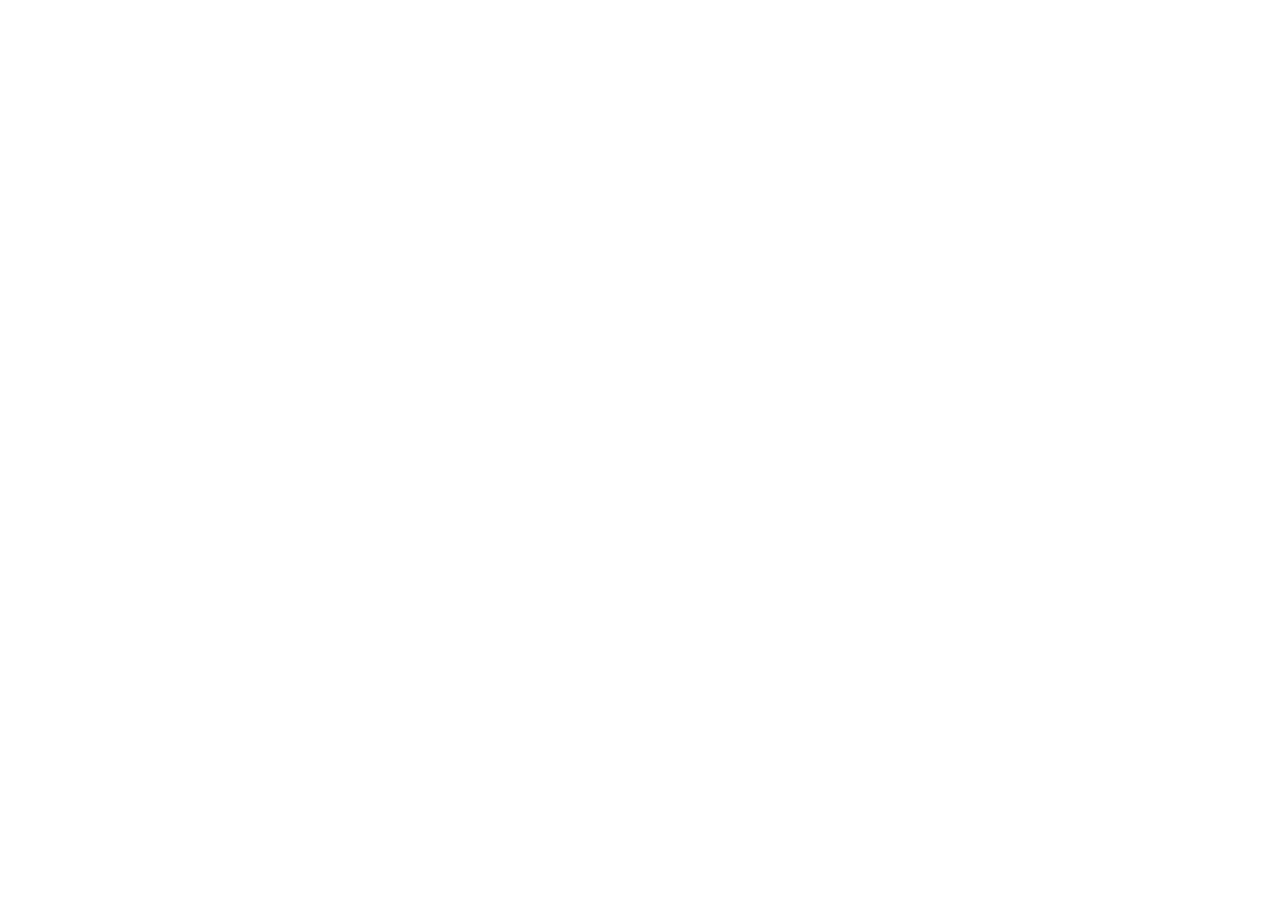
==== index.html @ fc14fed9 "Add files via upload" ====
<!DOCTYPE html>
<html lang="en">
<head>
    <meta charset="UTF-8">
    <meta name="viewport" content="width=device-width, initial-scale=1.0">
    <meta name="description" content="Document your founder journey, track wins and setbacks, and build your startup story one entry at a time">
    <meta name="keywords" content="founder journal, startup journal, founder diary,, startup tracking, startup tracking, founder log, build in public, startup progress tracker, founder productivity, startup documentation, private founder journal">
    <title>Founder’s Diary | Build & Log Your Startup Journey</title>

    <!-- OG -->
    <!-- Basic -->
        <meta property="og:title" content="Founder’s Diary | Build & Log Your Startup Journey">
        <meta property="og:description"
        content="Document your founder journey, track wins and setbacks, and build your startup story one entry at a time.">
        <meta property="og:type" content="website">
        <meta property="og:url" content="https://foundersdiary.eu.org">
        <meta property="og:site_name" content="Founder’s Diary">
    
    <!-- Image - use a 1200x630 image for best results -->
        <meta property="og:image" content="https://foundersdiary.eu.org/assets/images/favicon.png">
        <meta property="og:image:alt" content="Founder’s Diary app login screen showing 'Log your journey. Build your story.'">
    
    <!-- Twitter Card -->
        <meta name="twitter:card" content="summary_large_image">
        <meta name="twitter:title" content="Founder’s Diary | Build & Log Your Startup Journey">
        <meta name="twitter:description"
        content="Document your founder journey, track wins and setbacks, and build your startup story one entry at a time.">
        <meta name="twitter:image" content="https://foundersdiary.eu.org/assets/images/favicon.png">
    
    <!-- Theme -->
    <meta name="theme-color" content="#0A192F">
</head>
<body>
    
</body>
</html>
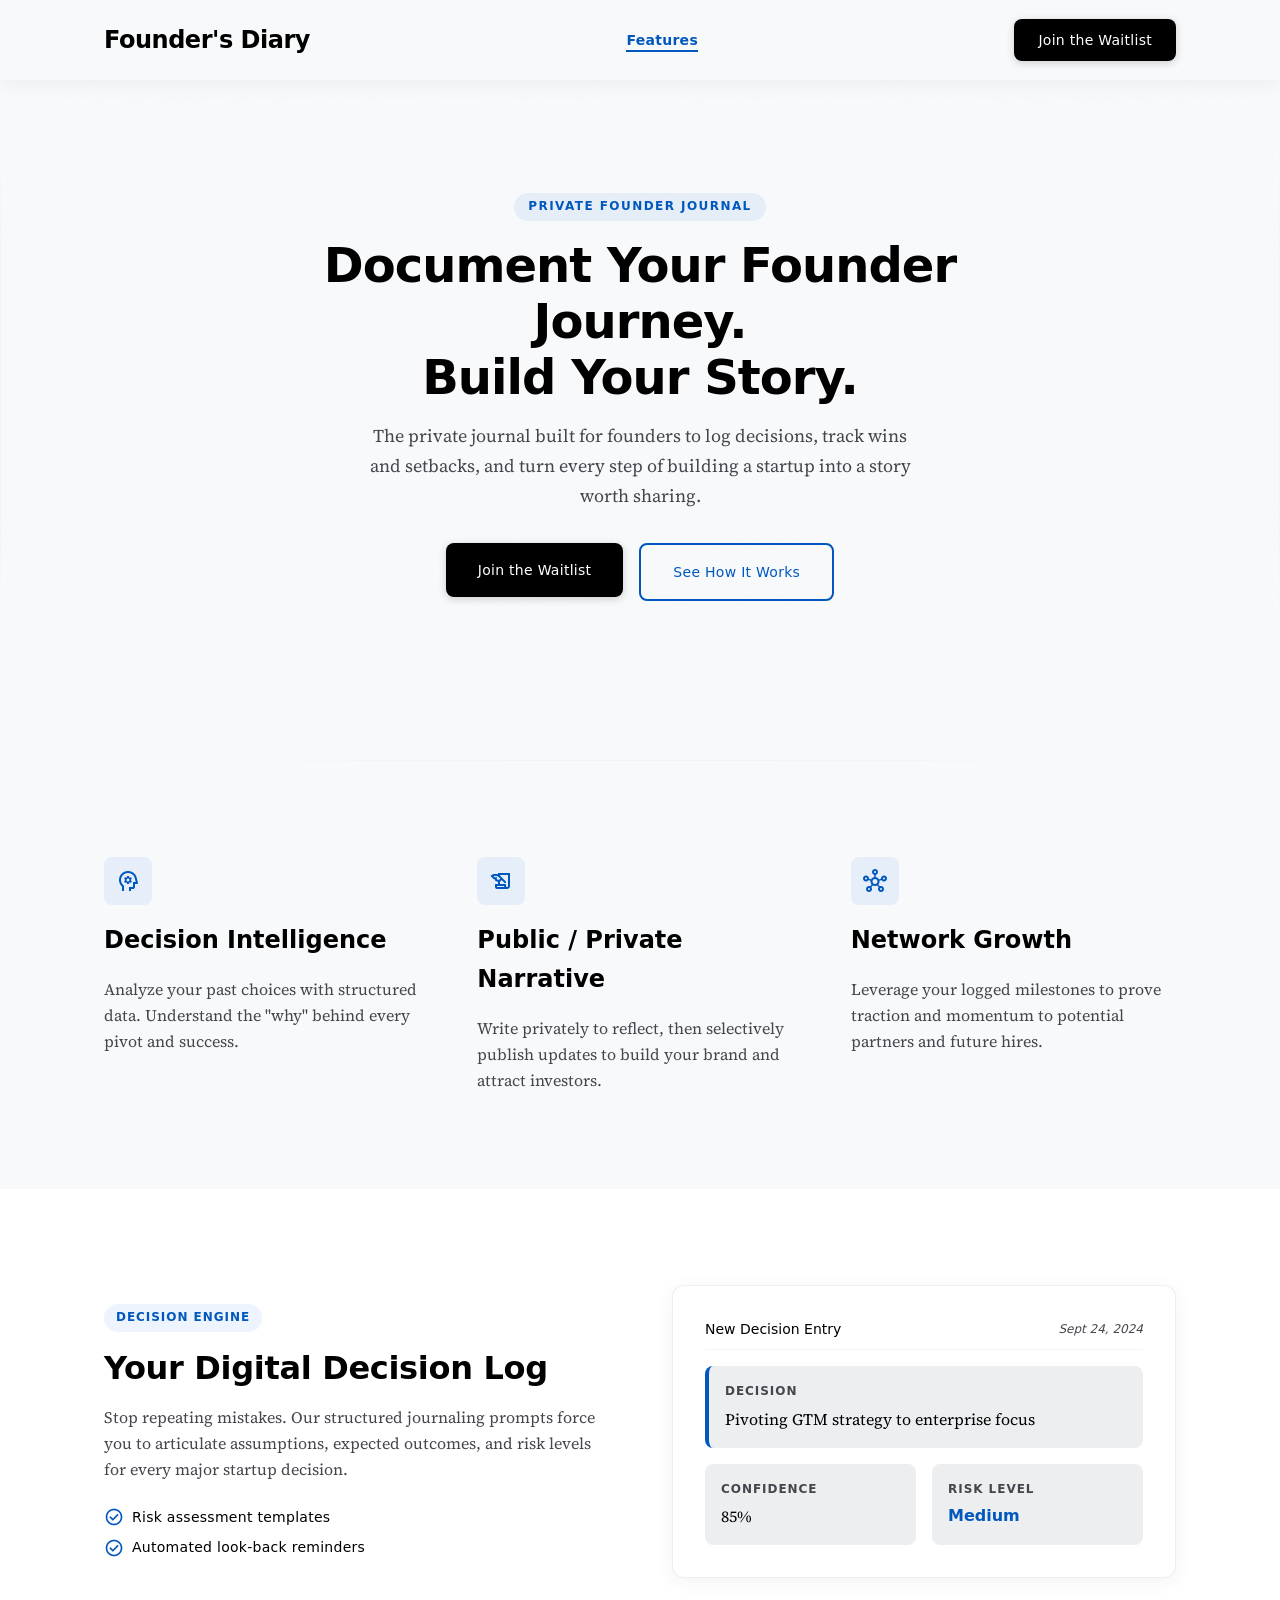
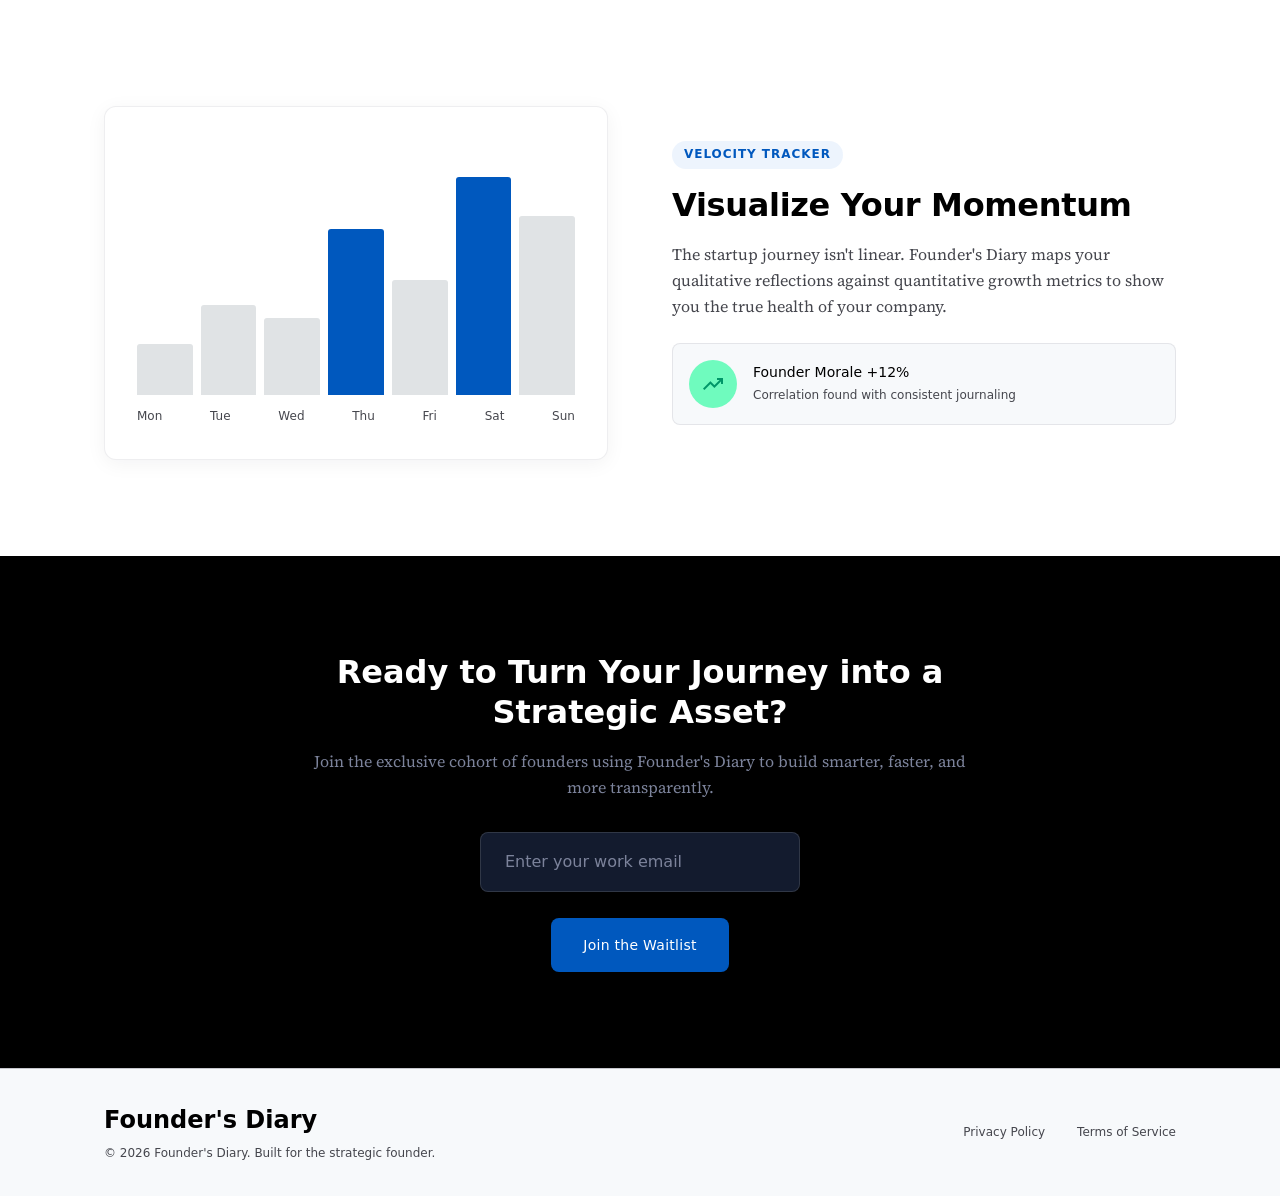
==== commit 730c8cf5: "Update index.html" ====
--- a/index.html
+++ b/index.html
@@ -1,36 +1,268 @@
 <!DOCTYPE html>
-<html lang="en">
+<html lang="en" class="light">
+
 <head>
-    <meta charset="UTF-8">
-    <meta name="viewport" content="width=device-width, initial-scale=1.0">
-    <meta name="description" content="Document your founder journey, track wins and setbacks, and build your startup story one entry at a time">
-    <meta name="keywords" content="founder journal, startup journal, founder diary,, startup tracking, startup tracking, founder log, build in public, startup progress tracker, founder productivity, startup documentation, private founder journal">
-    <title>Founder’s Diary | Build & Log Your Startup Journey</title>
-
-    <!-- OG -->
-    <!-- Basic -->
-        <meta property="og:title" content="Founder’s Diary | Build & Log Your Startup Journey">
-        <meta property="og:description"
-        content="Document your founder journey, track wins and setbacks, and build your startup story one entry at a time.">
-        <meta property="og:type" content="website">
-        <meta property="og:url" content="https://foundersdiary.eu.org">
-        <meta property="og:site_name" content="Founder’s Diary">
-    
-    <!-- Image - use a 1200x630 image for best results -->
-        <meta property="og:image" content="https://foundersdiary.eu.org/assets/images/favicon.png">
-        <meta property="og:image:alt" content="Founder’s Diary app login screen showing 'Log your journey. Build your story.'">
-    
+    <meta charset="utf-8" />
+    <meta name="viewport" content="width=device-width, initial-scale=1.0" />
+    <meta name="description"
+        content="Document your founder journey, track wins and setbacks, and build your startup story one entry at a time" />
+    <meta name="keywords"
+        content="founder journal, startup journal, founder diary, startup tracking, founder log, build in public, startup progress tracker, founder productivity, startup documentation, private founder journal" />
+    <title>Founder's Diary | Build &amp; Log Your Startup Journey</title>
+    <link rel="stylesheet" href="./assets/css/style.css">
+    <link rel="icon" type="image/png" sizes="32x32" href="./assets/images/favicon_32x32.png">
+    <link rel="icon" type="image/png" sizes="16x16" href="./assets/images/favicon_16x16.png">
+    <link rel="apple-touch-icon" sizes="180x180" href="./assets/images/apple-touch-icon.png">
+
+    <!-- Open Graph -->
+    <meta property="og:title" content="Founder's Diary | Build &amp; Log Your Startup Journey" />
+    <meta property="og:description"
+        content="Document your founder journey, track wins and setbacks, and build your startup story one entry at a time." />
+    <meta property="og:type" content="website" />
+    <meta property="og:url" content="https://foundersdiary.eu.org" />
+    <meta property="og:site_name" content="Founder's Diary" />
+    <meta property="og:image" content="https://foundersdiary.eu.org/assets/images/favicon.png" />
+    <meta property="og:image:alt" content="Founder's Diary app login screen" />
+
     <!-- Twitter Card -->
-        <meta name="twitter:card" content="summary_large_image">
-        <meta name="twitter:title" content="Founder’s Diary | Build & Log Your Startup Journey">
-        <meta name="twitter:description"
-        content="Document your founder journey, track wins and setbacks, and build your startup story one entry at a time.">
-        <meta name="twitter:image" content="https://foundersdiary.eu.org/assets/images/favicon.png">
-    
-    <!-- Theme -->
-    <meta name="theme-color" content="#0A192F">
+    <meta name="twitter:card" content="summary_large_image" />
+    <meta name="twitter:title" content="Founder's Diary | Build &amp; Log Your Startup Journey" />
+    <meta name="twitter:description"
+        content="Document your founder journey, track wins and setbacks, and build your startup story one entry at a time." />
+    <meta name="twitter:image" content="https://foundersdiary.eu.org/assets/images/favicon.png" />
+
+    <meta name="theme-color" content="#0A192F" />
+
+    <!-- Fonts — only font files, no framework -->
+    <link rel="preconnect" href="https://fonts.googleapis.com" />
+    <link rel="preconnect" href="https://fonts.gstatic.com" crossorigin />
+    <link
+        href="https://fonts.googleapis.com/css2?family=Source+Serif+4:ital,opsz,wght@0,8..60,200..900;1,8..60,200..900&display=swap"
+        rel="stylesheet" />
+    <link href="https://cdn.jsdelivr.net/npm/geist@1.3.0/dist/fonts/geist-sans/style.css" rel="stylesheet" />
+    <!-- Material Symbols — icon font only, not a UI library -->
+    <link href="https://fonts.googleapis.com/css2?family=Material+Symbols+Outlined:wght,FILL@100..700,0..1&display=swap"
+        rel="stylesheet" />
+
+    <!-- Site stylesheet -->
+    <link rel="stylesheet" href="./assets/css/style.css" />
 </head>
+
 <body>
-    
+
+    <!-- ── Navigation ──────────────────────────────────────────── -->
+    <nav class="nav" role="banner">
+        <div class="container nav__inner">
+            <a href="/" class="nav__logo" aria-label="Founder's Diary home">Founder's Diary</a>
+
+            <ul class="nav__links" role="list">
+                <li><a href="#features" class="nav__link nav__link--active">Features</a></li>
+            </ul>
+
+            <a href="#join-waitlist">
+                <button class="btn btn--primary" type="button">Join the Waitlist</button>
+            </a>
+        </div>
+    </nav>
+
+
+    <!-- ── Hero ────────────────────────────────────────────────── -->
+    <header class="hero" role="main">
+        <div class="hero__bg" aria-hidden="true">
+            <img src="https://lh3.googleusercontent.com/aida-public/[base64]"
+                alt="" />
+        </div>
+
+        <div class="hero__content">
+            <span class="hero__eyebrow">Private founder journal</span>
+            <h1 class="hero__headline">Document Your Founder Journey.<br>Build Your Story.</h1>
+            <p class="hero__sub">
+                The private journal built for founders to log decisions, track wins and setbacks, and turn every step of
+                building a startup into a story worth sharing.
+            </p>
+            <div class="hero__cta">
+                <a href="#join-waitlist">
+                    <button class="btn btn--primary btn--lg" type="button">Join the Waitlist</button>
+                </a>
+                <a href="#features">
+                    <button class="btn btn--ghost btn--lg" type="button">See How It Works</button>
+                </a>
+            </div>
+        </div>
+    </header>
+
+
+    <!-- ── Value propositions ────────────────────────────────────── -->
+    <section class="value" aria-labelledby="value-heading">
+        <div class="container">
+            <div class="value__grid">
+
+                <article class="value__card">
+                    <div class="value__icon-wrap" aria-hidden="true">
+                        <span class="icon icon--blue">psychology</span>
+                    </div>
+                    <h3 class="value__title">Decision Intelligence</h3>
+                    <p class="value__body">
+                        Analyze your past choices with structured data. Understand the "why" behind every pivot and
+                        success.
+                    </p>
+                </article>
+
+                <article class="value__card">
+                    <div class="value__icon-wrap" aria-hidden="true">
+                        <span class="icon icon--blue">history_edu</span>
+                    </div>
+                    <h3 class="value__title">Public / Private Narrative</h3>
+                    <p class="value__body">
+                        Write privately to reflect, then selectively publish updates to build your brand and attract
+                        investors.
+                    </p>
+                </article>
+
+                <article class="value__card">
+                    <div class="value__icon-wrap" aria-hidden="true">
+                        <span class="icon icon--blue">hub</span>
+                    </div>
+                    <h3 class="value__title">Network Growth</h3>
+                    <p class="value__body">
+                        Leverage your logged milestones to prove traction and momentum to potential partners and future
+                        hires.
+                    </p>
+                </article>
+
+            </div>
+        </div>
+    </section>
+
+
+    <!-- ── Features ─────────────────────────────────────────────── -->
+    <section class="features" id="features" aria-labelledby="features-heading">
+        <div class="container">
+            <div class="features__stack">
+
+                <!-- Feature 1: Decision Log -->
+                <div class="feature-row">
+                    <div class="feature-row__text">
+                        <span class="feature-tag">Decision Engine</span>
+                        <h2 class="feature-title">Your Digital Decision Log</h2>
+                        <p class="feature-desc">
+                            Stop repeating mistakes. Our structured journaling prompts force you to articulate
+                            assumptions, expected outcomes, and risk levels for every major startup decision.
+                        </p>
+                        <ul class="feature-list" role="list">
+                            <li class="feature-list__item">
+                                <span class="icon icon--sm icon--blue" aria-hidden="true">check_circle</span>
+                                Risk assessment templates
+                            </li>
+                            <li class="feature-list__item">
+                                <span class="icon icon--sm icon--blue" aria-hidden="true">check_circle</span>
+                                Automated look-back reminders
+                            </li>
+                        </ul>
+                    </div>
+
+                    <div class="mock-card" aria-hidden="true">
+                        <div class="mock-card__header">
+                            <span class="mock-card__title">New Decision Entry</span>
+                            <span class="mock-card__date">Sept 24, 2024</span>
+                        </div>
+                        <div class="mock-card__body">
+                            <div class="mock-decision">
+                                <p class="mock-decision__label">Decision</p>
+                                <p class="mock-decision__text">Pivoting GTM strategy to enterprise focus</p>
+                            </div>
+                            <div class="mock-meta">
+                                <div class="mock-meta__cell">
+                                    <p class="mock-meta__label">Confidence</p>
+                                    <p class="mock-meta__value">85%</p>
+                                </div>
+                                <div class="mock-meta__cell">
+                                    <p class="mock-meta__label">Risk Level</p>
+                                    <p class="mock-meta__value mock-meta__value--accent">Medium</p>
+                                </div>
+                            </div>
+                        </div>
+                    </div>
+                </div>
+
+                <!-- Feature 2: Momentum tracker -->
+                <div class="feature-row feature-row--reverse">
+                    <div class="feature-row__text">
+                        <span class="feature-tag">Velocity Tracker</span>
+                        <h2 class="feature-title">Visualize Your Momentum</h2>
+                        <p class="feature-desc">
+                            The startup journey isn't linear. Founder's Diary maps your qualitative reflections against
+                            quantitative growth metrics to show you the true health of your company.
+                        </p>
+                        <div class="feature-stat">
+                            <div class="feature-stat__icon" aria-hidden="true">
+                                <span class="icon icon--green">trending_up</span>
+                            </div>
+                            <div>
+                                <p class="feature-stat__title">Founder Morale +12%</p>
+                                <p class="feature-stat__sub">Correlation found with consistent journaling</p>
+                            </div>
+                        </div>
+                    </div>
+
+                    <div class="mock-chart" aria-hidden="true">
+                        <div class="mock-chart__bars">
+                            <div class="mock-chart__bar" style="height: 20%"></div>
+                            <div class="mock-chart__bar" style="height: 35%"></div>
+                            <div class="mock-chart__bar" style="height: 30%"></div>
+                            <div class="mock-chart__bar mock-chart__bar--active" style="height: 65%"></div>
+                            <div class="mock-chart__bar" style="height: 45%"></div>
+                            <div class="mock-chart__bar mock-chart__bar--active" style="height: 85%"></div>
+                            <div class="mock-chart__bar" style="height: 70%"></div>
+                        </div>
+                        <div class="mock-chart__labels" aria-label="Days of the week">
+                            <span>Mon</span><span>Tue</span><span>Wed</span>
+                            <span>Thu</span><span>Fri</span><span>Sat</span><span>Sun</span>
+                        </div>
+                    </div>
+                </div>
+
+            </div>
+        </div>
+    </section>
+
+
+    <!-- ── Final CTA ─────────────────────────────────────────────── -->
+    <section class="cta-section" id="join-waitlist">
+        <div class="container--narrow">
+            <h2 class="cta-section__headline">Ready to Turn Your Journey into a Strategic Asset?</h2>
+            <p class="cta-section__sub">
+                Join the exclusive cohort of founders using Founder's Diary to build smarter, faster, and more
+                transparently.
+            </p>
+            <div class="cta-section__form" role="form" aria-label="Waitlist signup">
+                <form action="" method="post">
+                    <input class="cta-section__input" type="email" placeholder="Enter your work email" aria-label="Work email address"
+                        autocomplete="email" required/>
+                        <br><br>
+                    <button class="btn btn--secondary btn--lg" type="submit">Join the Waitlist</button>
+                </form>
+            </div>
+        </div>
+    </section>
+
+
+    <!-- ── Footer ───────────────────────────────────────────────── -->
+    <footer class="footer">
+        <div class="container">
+            <div class="footer__inner">
+                <div class="footer__brand">
+                    <span class="footer__logo">Founder's Diary</span>
+                    <p class="footer__copy">© 2026 Founder's Diary. Built for the strategic founder.</p>
+                </div>
+                <nav class="footer__links" aria-label="Footer navigation">
+                    <a href="./privacy-policy/" class="footer__link">Privacy Policy</a>
+                    <a href="./terms-of-service/" class="footer__link">Terms of Service</a>
+                </nav>
+            </div>
+        </div>
+    </footer>
+
 </body>
-</html>+
+</html>
--- a/assets/css/style.css
+++ b/assets/css/style.css
@@ -0,0 +1,1053 @@
+/* ============================================================
+   FOUNDER'S DIARY — Custom CSS
+   Design language: Corporate-Modern × Minimalist Editorial
+   Typefaces: Geist (UI/headlines) · Source Serif 4 (body/journal)
+   ============================================================ */
+
+/* ── 1. Tokens ─────────────────────────────────────────────── */
+:root {
+  /* Surface */
+  --surface:                #f7f9fb;
+  --surface-dim:            #d8dadc;
+  --surface-bright:         #f7f9fb;
+  --surface-container-low:  #f2f4f6;
+  --surface-container:      #eceef0;
+  --surface-container-high: #e6e8ea;
+  --surface-container-highest: #e0e3e5;
+  --surface-container-lowest:  #ffffff;
+
+  /* On-surface */
+  --on-surface:         #191c1e;
+  --on-surface-variant: #45464d;
+  --inverse-surface:    #2d3133;
+  --inverse-on-surface: #eff1f3;
+
+  /* Outline */
+  --outline:         #76777d;
+  --outline-variant: #c6c6cd;
+
+  /* Primary — deep navy/black */
+  --primary:              #000000;
+  --on-primary:           #ffffff;
+  --primary-container:    #131b2e;
+  --on-primary-container: #7c839b;
+  --primary-fixed:        #dae2fd;
+  --primary-fixed-dim:    #bec6e0;
+  --inverse-primary:      #bec6e0;
+
+  /* Secondary — electric blue */
+  --secondary:              #0058be;
+  --on-secondary:           #ffffff;
+  --secondary-container:    #2170e4;
+  --on-secondary-container: #fefcff;
+  --secondary-fixed:        #d8e2ff;
+  --secondary-fixed-dim:    #adc6ff;
+
+  /* Tertiary — success green */
+  --tertiary:           #000000;
+  --on-tertiary:        #ffffff;
+  --tertiary-container: #002113;
+  --on-tertiary-container: #009668;
+  --tertiary-fixed:     #6ffbbe;
+  --tertiary-fixed-dim: #4edea3;
+
+  /* Error */
+  --error:           #ba1a1a;
+  --on-error:        #ffffff;
+  --error-container: #ffdad6;
+
+  /* Background */
+  --background:    #f7f9fb;
+  --on-background: #191c1e;
+
+  /* ── Typography scale ──────────────────────────────────── */
+  --font-headline: 'Geist Sans', 'Geist', system-ui, sans-serif;
+  --font-body:     'Source Serif 4', Georgia, serif;
+
+  --text-headline-xl:    clamp(2rem, 4vw + 1rem, 3rem);
+  --lh-headline-xl:      1.167;
+  --ls-headline-xl:      -0.02em;
+  --fw-headline-xl:      700;
+
+  --text-headline-lg:    clamp(1.5rem, 2.5vw + 0.5rem, 2rem);
+  --lh-headline-lg:      1.25;
+  --ls-headline-lg:      -0.01em;
+  --fw-headline-lg:      600;
+
+  --text-headline-md:    1.5rem;     /* 24 px */
+  --lh-headline-md:      1.333;
+  --fw-headline-md:      600;
+
+  --text-body-lg:   1.125rem;        /* 18 px */
+  --lh-body-lg:     1.667;
+
+  --text-body-md:   1rem;            /* 16 px */
+  --lh-body-md:     1.625;
+
+  --text-label-md:  0.875rem;        /* 14 px */
+  --lh-label-md:    1.429;
+  --ls-label-md:    0.02em;
+  --fw-label-md:    500;
+
+  --text-label-sm:  0.75rem;         /* 12 px */
+  --lh-label-sm:    1.333;
+  --fw-label-sm:    600;
+
+  /* ── Spacing (8-px grid) ───────────────────────────────── */
+  --sp-unit:   8px;
+  --sp-sm:     8px;
+  --sp-md:     16px;
+  --sp-lg:     32px;
+  --sp-xl:     48px;
+  --sp-2xl:    64px;
+  --sp-3xl:    96px;
+
+  --gutter:        24px;
+  --margin-desk:   64px;
+  --margin-mob:    20px;
+  --container-max: 1200px;
+  --reading-max:   720px;
+
+  /* ── Shape ─────────────────────────────────────────────── */
+  --radius-sm:   2px;
+  --radius:      4px;
+  --radius-md:   6px;
+  --radius-lg:   8px;
+  --radius-xl:   12px;
+  --radius-full: 9999px;
+
+  /* ── Shadow ─────────────────────────────────────────────── */
+  --shadow-card:  0 4px 20px rgba(15, 23, 42, 0.05);
+  --shadow-modal: 0 12px 48px rgba(15, 23, 42, 0.12);
+}
+
+/* ── 2. Reset & Base ────────────────────────────────────────── */
+*, *::before, *::after {
+  box-sizing: border-box;
+  margin: 0;
+  padding: 0;
+}
+
+html {
+  scroll-behavior: smooth;
+  -webkit-text-size-adjust: 100%;
+}
+
+body {
+  background-color: var(--surface);
+  color: var(--on-surface);
+  font-family: var(--font-headline);
+  font-size: var(--text-body-md);
+  line-height: var(--lh-body-md);
+  -webkit-font-smoothing: antialiased;
+  -moz-osx-font-smoothing: grayscale;
+}
+
+img, video {
+  display: block;
+  max-width: 100%;
+}
+
+a {
+  color: inherit;
+  text-decoration: none;
+}
+
+ul, ol {
+  list-style: none;
+}
+
+button, input {
+  font: inherit;
+  border: none;
+  background: none;
+  cursor: pointer;
+}
+
+::selection {
+  background: rgba(0, 88, 190, 0.15);
+}
+
+/* ── 3. Layout helpers ──────────────────────────────────────── */
+.container {
+  width: 100%;
+  max-width: var(--container-max);
+  margin-inline: auto;
+  padding-inline: var(--margin-desk);
+}
+
+.container--narrow {
+  max-width: var(--reading-max);
+  margin-inline: auto;
+  padding-inline: var(--margin-mob);
+}
+
+/* ── 4. Material Symbols (icon font) ───────────────────────── */
+.icon {
+  font-family: 'Material Symbols Outlined';
+  font-weight: 400;
+  font-style: normal;
+  font-size: 24px;
+  line-height: 1;
+  letter-spacing: normal;
+  text-transform: none;
+  display: inline-block;
+  white-space: nowrap;
+  direction: ltr;
+  -webkit-font-smoothing: antialiased;
+  font-variation-settings: 'FILL' 0, 'wght' 400, 'GRAD' 0, 'opsz' 24;
+  vertical-align: middle;
+  user-select: none;
+}
+
+.icon--sm  { font-size: 20px; }
+.icon--md  { font-size: 24px; }
+.icon--blue { color: var(--secondary); }
+.icon--green { color: var(--on-tertiary-container); }
+
+/* ── 5. Navigation ──────────────────────────────────────────── */
+.nav {
+  position: fixed;
+  top: 0;
+  left: 0;
+  right: 0;
+  z-index: 100;
+  height: 80px;
+  background: rgba(247, 249, 251, 0.82);
+  backdrop-filter: blur(14px);
+  -webkit-backdrop-filter: blur(14px);
+  box-shadow: var(--shadow-card);
+}
+
+.nav__inner {
+  height: 100%;
+  display: flex;
+  align-items: center;
+  justify-content: space-between;
+}
+
+.nav__logo {
+  font-family: var(--font-headline);
+  font-size: var(--text-headline-md);
+  font-weight: var(--fw-headline-md);
+  letter-spacing: -0.02em;
+  color: var(--primary);
+}
+
+.nav__links {
+  display: flex;
+  align-items: center;
+  gap: var(--sp-lg);
+}
+
+.nav__link {
+  font-size: var(--text-label-md);
+  font-weight: var(--fw-label-md);
+  letter-spacing: var(--ls-label-md);
+  color: var(--on-surface-variant);
+  transition: color 0.18s ease, transform 0.18s ease;
+}
+
+.nav__link:hover {
+  color: var(--primary);
+  transform: translateY(-2px);
+}
+
+.nav__link--active {
+  color: var(--secondary);
+  border-bottom: 2px solid var(--secondary);
+  font-weight: 700;
+  padding-bottom: 2px;
+}
+
+.nav__link--active:hover {
+  color: var(--secondary);
+}
+
+/* ── 6. Buttons ─────────────────────────────────────────────── */
+.btn {
+  display: inline-flex;
+  align-items: center;
+  justify-content: center;
+  gap: 8px;
+  font-family: var(--font-headline);
+  font-size: var(--text-label-md);
+  font-weight: var(--fw-label-md);
+  letter-spacing: var(--ls-label-md);
+  border-radius: var(--radius-lg);
+  padding: 10px 24px;
+  transition: transform 0.18s ease, box-shadow 0.18s ease, background 0.18s ease;
+  white-space: nowrap;
+}
+
+.btn:hover  { transform: translateY(-2px); }
+.btn:active { transform: scale(0.97); }
+
+/* Primary — dark fill */
+.btn--primary {
+  background: var(--primary);
+  color: var(--on-primary);
+  box-shadow: 0 2px 8px rgba(0,0,0,0.18);
+}
+.btn--primary:hover {
+  box-shadow: 0 6px 20px rgba(0,0,0,0.22);
+}
+
+/* Secondary — electric blue fill */
+.btn--secondary {
+  background: var(--secondary);
+  color: var(--on-secondary);
+}
+
+/* Ghost — blue outline */
+.btn--ghost {
+  background: transparent;
+  color: var(--secondary);
+  border: 2px solid var(--secondary);
+}
+.btn--ghost:hover {
+  background: rgba(0, 88, 190, 0.04);
+}
+
+/* Size variants */
+.btn--lg {
+  padding: 16px 32px;
+  font-size: var(--text-label-md);
+}
+
+.btn--sm {
+  padding: 8px 16px;
+}
+
+/* ── 7. Hero ────────────────────────────────────────────────── */
+.hero {
+  position: relative;
+  padding-top: 192px;
+  padding-bottom: 160px;
+  overflow: hidden;
+  text-align: center;
+}
+
+.hero__bg {
+  position: absolute;
+  inset: 0;
+  z-index: 0;
+  opacity: 0.38;
+}
+
+.hero__bg img {
+  width: 100%;
+  height: 100%;
+  object-fit: cover;
+}
+
+/* Subtle vignette to blend background */
+.hero__bg::after {
+  content: '';
+  position: absolute;
+  inset: 0;
+  background: radial-gradient(ellipse at center, transparent 30%, var(--surface) 85%);
+}
+
+.hero__content {
+  position: relative;
+  z-index: 1;
+  max-width: var(--reading-max);
+  margin-inline: auto;
+  padding-inline: var(--margin-mob);
+}
+
+/* Eyebrow label above headline */
+.hero__eyebrow {
+  display: inline-block;
+  font-size: var(--text-label-sm);
+  font-weight: var(--fw-label-sm);
+  letter-spacing: 0.12em;
+  text-transform: uppercase;
+  color: var(--secondary);
+  background: rgba(0, 88, 190, 0.07);
+  padding: 4px 14px;
+  border-radius: var(--radius-full);
+  margin-bottom: var(--sp-md);
+}
+
+.hero__headline {
+  font-family: var(--font-headline);
+  font-size: var(--text-headline-xl);
+  font-weight: var(--fw-headline-xl);
+  line-height: var(--lh-headline-xl);
+  letter-spacing: var(--ls-headline-xl);
+  color: var(--primary);
+  margin-bottom: var(--sp-md);
+}
+
+.hero__sub {
+  font-family: var(--font-body);
+  font-size: var(--text-body-lg);
+  line-height: var(--lh-body-lg);
+  color: var(--on-surface-variant);
+  margin-bottom: var(--sp-lg);
+  max-width: 560px;
+  margin-inline: auto;
+  margin-bottom: var(--sp-lg);
+}
+
+.hero__cta {
+  display: flex;
+  gap: var(--sp-md);
+  justify-content: center;
+  flex-wrap: wrap;
+}
+
+/* ── 8. Social proof strip ──────────────────────────────────── */
+.proof {
+  padding-block: 48px;
+  background: var(--surface-container-low);
+}
+
+.proof__label {
+  text-align: center;
+  font-size: var(--text-label-sm);
+  font-weight: var(--fw-label-sm);
+  letter-spacing: 0.12em;
+  text-transform: uppercase;
+  color: var(--on-surface-variant);
+  margin-bottom: var(--sp-md);
+}
+
+.proof__logos {
+  display: flex;
+  flex-wrap: wrap;
+  justify-content: center;
+  align-items: center;
+  gap: 48px;
+  opacity: 0.45;
+  filter: grayscale(1);
+}
+
+.proof__logo {
+  font-family: var(--font-headline);
+  font-size: var(--text-headline-md);
+  font-weight: 700;
+  letter-spacing: -0.04em;
+  color: var(--on-surface);
+}
+
+/* ── 9. Value props (3-up grid) ─────────────────────────────── */
+.value {
+  padding-block: var(--sp-3xl);
+  background: var(--surface);
+}
+
+.value__grid {
+  display: grid;
+  grid-template-columns: repeat(3, 1fr);
+  gap: 48px;
+}
+
+.value__card {
+  display: flex;
+  flex-direction: column;
+  gap: var(--sp-md);
+  transition: transform 0.25s ease;
+}
+
+.value__card:hover { transform: translateY(-4px); }
+
+.value__icon-wrap {
+  width: 48px;
+  height: 48px;
+  border-radius: var(--radius-lg);
+  background: rgba(33, 112, 228, 0.08);
+  display: flex;
+  align-items: center;
+  justify-content: center;
+  flex-shrink: 0;
+}
+
+.value__title {
+  font-size: var(--text-headline-md);
+  font-weight: var(--fw-headline-md);
+  color: var(--primary);
+}
+
+.value__body {
+  font-family: var(--font-body);
+  font-size: var(--text-body-md);
+  line-height: var(--lh-body-md);
+  color: var(--on-surface-variant);
+}
+
+/* ── 10. Features (alternating rows) ───────────────────────── */
+.features {
+  padding-block: var(--sp-3xl);
+  background: var(--surface-container-lowest);
+}
+
+.features__stack {
+  display: flex;
+  flex-direction: column;
+  gap: 128px;
+}
+
+.feature-row {
+  display: grid;
+  grid-template-columns: 1fr 1fr;
+  align-items: center;
+  gap: 64px;
+}
+
+.feature-row--reverse { direction: rtl; }
+.feature-row--reverse > * { direction: ltr; }
+
+/* Text side */
+.feature-row__text {
+  display: flex;
+  flex-direction: column;
+  gap: var(--sp-md);
+}
+
+.feature-tag {
+  display: inline-block;
+  font-size: var(--text-label-sm);
+  font-weight: var(--fw-label-sm);
+  letter-spacing: 0.08em;
+  text-transform: uppercase;
+  color: var(--secondary);
+  background: rgba(33, 112, 228, 0.08);
+  padding: 4px 12px;
+  border-radius: var(--radius-full);
+  width: fit-content;
+}
+
+.feature-title {
+  font-size: var(--text-headline-lg);
+  font-weight: var(--fw-headline-lg);
+  line-height: var(--lh-headline-lg);
+  letter-spacing: var(--ls-headline-lg);
+  color: var(--primary);
+}
+
+.feature-desc {
+  font-family: var(--font-body);
+  font-size: var(--text-body-md);
+  line-height: var(--lh-body-md);
+  color: var(--on-surface-variant);
+}
+
+.feature-list {
+  display: flex;
+  flex-direction: column;
+  gap: var(--sp-sm);
+  margin-top: var(--sp-sm);
+}
+
+.feature-list__item {
+  display: flex;
+  align-items: center;
+  gap: 8px;
+  font-size: var(--text-label-md);
+  font-weight: var(--fw-label-md);
+  letter-spacing: var(--ls-label-md);
+  color: var(--primary);
+}
+
+/* Stat callout */
+.feature-stat {
+  display: flex;
+  align-items: center;
+  gap: 16px;
+  padding: 16px;
+  border: 1px solid rgba(198, 198, 205, 0.4);
+  border-radius: var(--radius-lg);
+  background: var(--surface);
+  margin-top: var(--sp-sm);
+}
+
+.feature-stat__icon {
+  width: 48px;
+  height: 48px;
+  border-radius: var(--radius-full);
+  background: var(--tertiary-fixed);
+  display: flex;
+  align-items: center;
+  justify-content: center;
+  flex-shrink: 0;
+}
+
+.feature-stat__title {
+  font-size: var(--text-label-md);
+  font-weight: var(--fw-label-md);
+  color: var(--primary);
+}
+
+.feature-stat__sub {
+  font-size: var(--text-label-sm);
+  color: var(--on-surface-variant);
+  margin-top: 2px;
+}
+
+/* Card side — mock UI */
+.mock-card {
+  background: var(--surface-container-lowest);
+  border-radius: var(--radius-xl);
+  box-shadow: var(--shadow-card);
+  border: 1px solid rgba(198, 198, 205, 0.3);
+  padding: var(--sp-lg);
+}
+
+.mock-card__header {
+  display: flex;
+  justify-content: space-between;
+  align-items: center;
+  padding-bottom: var(--sp-sm);
+  border-bottom: 1px solid rgba(198, 198, 205, 0.2);
+  margin-bottom: var(--sp-md);
+}
+
+.mock-card__title {
+  font-size: var(--text-label-md);
+  font-weight: var(--fw-label-md);
+  color: var(--primary);
+}
+
+.mock-card__date {
+  font-size: var(--text-label-sm);
+  color: var(--on-surface-variant);
+  font-style: italic;
+}
+
+.mock-card__body {
+  display: flex;
+  flex-direction: column;
+  gap: var(--sp-md);
+}
+
+.mock-decision {
+  padding: 16px;
+  background: var(--surface-container);
+  border-radius: var(--radius-lg);
+  border-left: 4px solid var(--secondary);
+}
+
+.mock-decision__label {
+  font-size: var(--text-label-sm);
+  font-weight: var(--fw-label-sm);
+  letter-spacing: 0.08em;
+  text-transform: uppercase;
+  color: var(--on-surface-variant);
+  margin-bottom: 4px;
+}
+
+.mock-decision__text {
+  font-family: var(--font-body);
+  font-size: var(--text-body-md);
+  color: var(--primary);
+}
+
+.mock-meta {
+  display: grid;
+  grid-template-columns: 1fr 1fr;
+  gap: var(--sp-md);
+}
+
+.mock-meta__cell {
+  padding: 16px;
+  background: var(--surface-container);
+  border-radius: var(--radius-lg);
+}
+
+.mock-meta__label {
+  font-size: var(--text-label-sm);
+  font-weight: var(--fw-label-sm);
+  letter-spacing: 0.08em;
+  text-transform: uppercase;
+  color: var(--on-surface-variant);
+  margin-bottom: 4px;
+}
+
+.mock-meta__value {
+  font-family: var(--font-body);
+  font-size: var(--text-body-md);
+  color: var(--primary);
+}
+
+.mock-meta__value--accent {
+  color: var(--secondary);
+  font-weight: 700;
+  font-family: var(--font-headline);
+}
+
+/* Bar chart mock */
+.mock-chart {
+  background: var(--surface-container-lowest);
+  border-radius: var(--radius-xl);
+  box-shadow: var(--shadow-card);
+  border: 1px solid rgba(198, 198, 205, 0.3);
+  padding: var(--sp-lg);
+}
+
+.mock-chart__bars {
+  height: 256px;
+  display: flex;
+  align-items: flex-end;
+  justify-content: space-between;
+  gap: 8px;
+}
+
+.mock-chart__bar {
+  flex: 1;
+  border-radius: 3px 3px 0 0;
+  background: var(--surface-container-highest);
+  transition: background 0.2s ease;
+  cursor: pointer;
+}
+
+.mock-chart__bar:hover {
+  background: rgba(0, 88, 190, 0.35);
+}
+
+.mock-chart__bar--active {
+  background: var(--secondary);
+}
+
+.mock-chart__labels {
+  display: flex;
+  justify-content: space-between;
+  margin-top: 12px;
+  font-size: var(--text-label-sm);
+  color: var(--on-surface-variant);
+}
+
+/* ── 11. CTA section ────────────────────────────────────────── */
+.cta-section {
+  padding-block: var(--sp-3xl);
+  background: var(--primary);
+  color: var(--on-primary);
+  text-align: center;
+}
+
+.cta-section .container--narrow {
+  /* override padding for dark bg */
+  padding-inline: var(--margin-mob);
+}
+
+.cta-section__headline {
+  font-size: var(--text-headline-lg);
+  font-weight: var(--fw-headline-lg);
+  line-height: var(--lh-headline-lg);
+  color: #ffffff;
+  margin-bottom: var(--sp-md);
+}
+
+.cta-section__sub {
+  font-family: var(--font-body);
+  font-size: var(--text-body-md);
+  line-height: var(--lh-body-md);
+  color: var(--on-primary-container);
+  margin-bottom: var(--sp-lg);
+}
+
+.cta-section__form {
+  display: flex;
+  gap: var(--sp-md);
+  justify-content: center;
+  flex-wrap: wrap;
+}
+
+.cta-section__input {
+  background: var(--primary-container);
+  border: 1px solid rgba(118, 119, 125, 0.3);
+  border-radius: var(--radius-lg);
+  padding: 16px 24px;
+  width: 320px;
+  max-width: 100%;
+  color: #ffffff;
+  font-size: var(--text-body-md);
+  transition: box-shadow 0.18s ease, border-color 0.18s ease;
+  outline: none;
+}
+
+.cta-section__input::placeholder {
+  color: var(--on-primary-container);
+}
+
+.cta-section__input:focus {
+  border-color: var(--secondary);
+  box-shadow: 0 0 0 3px rgba(0, 88, 190, 0.25);
+}
+
+/* ── 12. Footer ─────────────────────────────────────────────── */
+.footer {
+  padding-block: var(--sp-lg);
+  background: var(--surface);
+  border-top: 1px solid var(--outline-variant);
+}
+
+.footer__inner {
+  display: flex;
+  justify-content: space-between;
+  align-items: center;
+  flex-wrap: wrap;
+  gap: var(--sp-md);
+}
+
+.footer__brand {
+  display: flex;
+  flex-direction: column;
+  gap: 4px;
+}
+
+.footer__logo {
+  font-size: var(--text-headline-md);
+  font-weight: var(--fw-headline-md);
+  color: var(--primary);
+}
+
+.footer__copy {
+  font-size: var(--text-label-sm);
+  color: var(--on-surface-variant);
+}
+
+.footer__links {
+  display: flex;
+  gap: var(--sp-lg);
+  flex-wrap: wrap;
+}
+
+.footer__link {
+  font-size: var(--text-label-sm);
+  color: var(--on-surface-variant);
+  transition: color 0.18s ease;
+}
+
+.footer__link:hover { color: var(--secondary); }
+
+/* ── 13. Page-load animations ───────────────────────────────── */
+@keyframes fadeUp {
+  from { opacity: 0; transform: translateY(20px); }
+  to   { opacity: 1; transform: translateY(0); }
+}
+
+.hero__eyebrow  { animation: fadeUp 0.5s ease both; animation-delay: 0.05s; }
+.hero__headline { animation: fadeUp 0.5s ease both; animation-delay: 0.15s; }
+.hero__sub      { animation: fadeUp 0.5s ease both; animation-delay: 0.25s; }
+.hero__cta      { animation: fadeUp 0.5s ease both; animation-delay: 0.35s; }
+
+/* ── 14. Responsive ─────────────────────────────────────────── */
+@media (max-width: 900px) {
+  .container {
+    padding-inline: var(--margin-mob);
+  }
+
+  .nav__links { display: none; }
+
+  .hero {
+    padding-top: 128px;
+    padding-bottom: 96px;
+  }
+
+  .value__grid {
+    grid-template-columns: 1fr;
+    gap: var(--sp-xl);
+  }
+
+  .feature-row,
+  .feature-row--reverse {
+    grid-template-columns: 1fr;
+    direction: ltr;
+    gap: var(--sp-lg);
+  }
+
+  .features__stack { gap: var(--sp-3xl); }
+
+  .footer__inner { flex-direction: column; align-items: flex-start; }
+  .footer__links { flex-wrap: wrap; gap: var(--sp-md); }
+}
+
+@media (max-width: 480px) {
+  .hero__cta { flex-direction: column; }
+  .btn--lg   { width: 100%; }
+  .cta-section__form { flex-direction: column; align-items: stretch; }
+  .cta-section__input { width: 100%; }
+  .btn--secondary.btn--lg { width: 100%; }
+}
+
+/* ── 15. Legal / prose pages (Privacy Policy, Terms, etc.) ──── */
+
+/* Page-level wrapper — pushes below fixed nav */
+.prose-page {
+  padding-top: 80px; /* nav height */
+  min-height: 100vh;
+  background: var(--surface);
+}
+
+/* Narrow centered column for reading comfort */
+.prose-page__inner {
+  max-width: 680px;
+  margin-inline: auto;
+  padding: var(--sp-3xl) var(--margin-mob);
+}
+
+/* Breadcrumb / back link */
+.prose-page__back {
+  display: inline-flex;
+  align-items: center;
+  gap: 6px;
+  font-size: var(--text-label-md);
+  font-weight: var(--fw-label-md);
+  letter-spacing: var(--ls-label-md);
+  color: var(--on-surface-variant);
+  margin-bottom: var(--sp-xl);
+  transition: color 0.18s ease, gap 0.18s ease;
+}
+
+.prose-page__back:hover {
+  color: var(--secondary);
+  gap: 10px;
+}
+
+.prose-page__back .icon {
+  font-size: 18px;
+  transition: transform 0.18s ease;
+}
+
+.prose-page__back:hover .icon {
+  transform: translateX(-2px);
+}
+
+/* Page headline */
+.prose-page__title {
+  font-family: var(--font-headline);
+  font-size: var(--text-headline-lg);
+  font-weight: var(--fw-headline-lg);
+  line-height: var(--lh-headline-lg);
+  letter-spacing: var(--ls-headline-lg);
+  color: var(--primary);
+  margin-bottom: var(--sp-sm);
+}
+
+/* "Last updated" datestamp */
+.prose-page__meta {
+  font-size: var(--text-label-sm);
+  font-weight: var(--fw-label-sm);
+  letter-spacing: 0.06em;
+  text-transform: uppercase;
+  color: var(--on-surface-variant);
+  margin-bottom: var(--sp-lg);
+  display: flex;
+  align-items: center;
+  gap: 8px;
+}
+
+.prose-page__meta::after {
+  content: '';
+  display: block;
+  flex: 1;
+  height: 1px;
+  background: var(--outline-variant);
+}
+
+/* Lead paragraph immediately after title */
+.prose-page__lead {
+  font-family: var(--font-body);
+  font-size: var(--text-body-lg);
+  line-height: var(--lh-body-lg);
+  color: var(--on-surface-variant);
+  margin-bottom: var(--sp-xl);
+  padding-bottom: var(--sp-xl);
+  border-bottom: 1px solid var(--outline-variant);
+}
+
+/* Section blocks */
+.prose-section {
+  margin-bottom: var(--sp-xl);
+}
+
+.prose-section__heading {
+  font-family: var(--font-headline);
+  font-size: var(--text-headline-md);
+  font-weight: var(--fw-headline-md);
+  color: var(--primary);
+  margin-bottom: var(--sp-md);
+  display: flex;
+  align-items: baseline;
+  gap: 10px;
+}
+
+/* Section number pill */
+.prose-section__num {
+  display: inline-flex;
+  align-items: center;
+  justify-content: center;
+  width: 26px;
+  height: 26px;
+  border-radius: var(--radius-full);
+  background: rgba(0, 88, 190, 0.08);
+  color: var(--secondary);
+  font-size: var(--text-label-sm);
+  font-weight: 700;
+  flex-shrink: 0;
+  letter-spacing: 0;
+  line-height: 1;
+}
+
+.prose-section__body {
+  font-family: var(--font-body);
+  font-size: var(--text-body-md);
+  line-height: var(--lh-body-md);
+  color: var(--on-surface-variant);
+}
+
+/* Inline email link inside prose */
+.prose-link {
+  color: var(--secondary);
+  text-decoration: underline;
+  text-decoration-thickness: 1px;
+  text-underline-offset: 3px;
+  transition: color 0.15s ease, text-decoration-color 0.15s ease;
+}
+
+.prose-link:hover {
+  color: var(--primary);
+}
+
+/* Highlight callout — used for the "no ads / no selling data" note */
+.prose-callout {
+  display: flex;
+  align-items: flex-start;
+  gap: var(--sp-md);
+  background: rgba(0, 88, 190, 0.05);
+  border: 1px solid rgba(0, 88, 190, 0.15);
+  border-left: 3px solid var(--secondary);
+  border-radius: var(--radius-lg);
+  padding: var(--sp-md) var(--sp-lg);
+  margin-top: var(--sp-md);
+}
+
+.prose-callout .icon {
+  color: var(--secondary);
+  flex-shrink: 0;
+  margin-top: 2px;
+}
+
+.prose-callout__text {
+  font-family: var(--font-body);
+  font-size: var(--text-body-md);
+  line-height: var(--lh-body-md);
+  color: var(--on-surface);
+}
+
+/* Divider between sections */
+.prose-divider {
+  border: none;
+  border-top: 1px solid var(--outline-variant);
+  margin-block: var(--sp-xl);
+}
+
+/* ── 15a. Responsive (prose page) ───────────────────────────── */
+@media (max-width: 900px) {
+  .prose-page__inner {
+    padding: var(--sp-xl) var(--margin-mob);
+  }
+}
--- a/assets/css/style.css
+++ b/assets/css/style.css
@@ -0,0 +1,1053 @@
+/* ============================================================
+   FOUNDER'S DIARY — Custom CSS
+   Design language: Corporate-Modern × Minimalist Editorial
+   Typefaces: Geist (UI/headlines) · Source Serif 4 (body/journal)
+   ============================================================ */
+
+/* ── 1. Tokens ─────────────────────────────────────────────── */
+:root {
+  /* Surface */
+  --surface:                #f7f9fb;
+  --surface-dim:            #d8dadc;
+  --surface-bright:         #f7f9fb;
+  --surface-container-low:  #f2f4f6;
+  --surface-container:      #eceef0;
+  --surface-container-high: #e6e8ea;
+  --surface-container-highest: #e0e3e5;
+  --surface-container-lowest:  #ffffff;
+
+  /* On-surface */
+  --on-surface:         #191c1e;
+  --on-surface-variant: #45464d;
+  --inverse-surface:    #2d3133;
+  --inverse-on-surface: #eff1f3;
+
+  /* Outline */
+  --outline:         #76777d;
+  --outline-variant: #c6c6cd;
+
+  /* Primary — deep navy/black */
+  --primary:              #000000;
+  --on-primary:           #ffffff;
+  --primary-container:    #131b2e;
+  --on-primary-container: #7c839b;
+  --primary-fixed:        #dae2fd;
+  --primary-fixed-dim:    #bec6e0;
+  --inverse-primary:      #bec6e0;
+
+  /* Secondary — electric blue */
+  --secondary:              #0058be;
+  --on-secondary:           #ffffff;
+  --secondary-container:    #2170e4;
+  --on-secondary-container: #fefcff;
+  --secondary-fixed:        #d8e2ff;
+  --secondary-fixed-dim:    #adc6ff;
+
+  /* Tertiary — success green */
+  --tertiary:           #000000;
+  --on-tertiary:        #ffffff;
+  --tertiary-container: #002113;
+  --on-tertiary-container: #009668;
+  --tertiary-fixed:     #6ffbbe;
+  --tertiary-fixed-dim: #4edea3;
+
+  /* Error */
+  --error:           #ba1a1a;
+  --on-error:        #ffffff;
+  --error-container: #ffdad6;
+
+  /* Background */
+  --background:    #f7f9fb;
+  --on-background: #191c1e;
+
+  /* ── Typography scale ──────────────────────────────────── */
+  --font-headline: 'Geist Sans', 'Geist', system-ui, sans-serif;
+  --font-body:     'Source Serif 4', Georgia, serif;
+
+  --text-headline-xl:    clamp(2rem, 4vw + 1rem, 3rem);
+  --lh-headline-xl:      1.167;
+  --ls-headline-xl:      -0.02em;
+  --fw-headline-xl:      700;
+
+  --text-headline-lg:    clamp(1.5rem, 2.5vw + 0.5rem, 2rem);
+  --lh-headline-lg:      1.25;
+  --ls-headline-lg:      -0.01em;
+  --fw-headline-lg:      600;
+
+  --text-headline-md:    1.5rem;     /* 24 px */
+  --lh-headline-md:      1.333;
+  --fw-headline-md:      600;
+
+  --text-body-lg:   1.125rem;        /* 18 px */
+  --lh-body-lg:     1.667;
+
+  --text-body-md:   1rem;            /* 16 px */
+  --lh-body-md:     1.625;
+
+  --text-label-md:  0.875rem;        /* 14 px */
+  --lh-label-md:    1.429;
+  --ls-label-md:    0.02em;
+  --fw-label-md:    500;
+
+  --text-label-sm:  0.75rem;         /* 12 px */
+  --lh-label-sm:    1.333;
+  --fw-label-sm:    600;
+
+  /* ── Spacing (8-px grid) ───────────────────────────────── */
+  --sp-unit:   8px;
+  --sp-sm:     8px;
+  --sp-md:     16px;
+  --sp-lg:     32px;
+  --sp-xl:     48px;
+  --sp-2xl:    64px;
+  --sp-3xl:    96px;
+
+  --gutter:        24px;
+  --margin-desk:   64px;
+  --margin-mob:    20px;
+  --container-max: 1200px;
+  --reading-max:   720px;
+
+  /* ── Shape ─────────────────────────────────────────────── */
+  --radius-sm:   2px;
+  --radius:      4px;
+  --radius-md:   6px;
+  --radius-lg:   8px;
+  --radius-xl:   12px;
+  --radius-full: 9999px;
+
+  /* ── Shadow ─────────────────────────────────────────────── */
+  --shadow-card:  0 4px 20px rgba(15, 23, 42, 0.05);
+  --shadow-modal: 0 12px 48px rgba(15, 23, 42, 0.12);
+}
+
+/* ── 2. Reset & Base ────────────────────────────────────────── */
+*, *::before, *::after {
+  box-sizing: border-box;
+  margin: 0;
+  padding: 0;
+}
+
+html {
+  scroll-behavior: smooth;
+  -webkit-text-size-adjust: 100%;
+}
+
+body {
+  background-color: var(--surface);
+  color: var(--on-surface);
+  font-family: var(--font-headline);
+  font-size: var(--text-body-md);
+  line-height: var(--lh-body-md);
+  -webkit-font-smoothing: antialiased;
+  -moz-osx-font-smoothing: grayscale;
+}
+
+img, video {
+  display: block;
+  max-width: 100%;
+}
+
+a {
+  color: inherit;
+  text-decoration: none;
+}
+
+ul, ol {
+  list-style: none;
+}
+
+button, input {
+  font: inherit;
+  border: none;
+  background: none;
+  cursor: pointer;
+}
+
+::selection {
+  background: rgba(0, 88, 190, 0.15);
+}
+
+/* ── 3. Layout helpers ──────────────────────────────────────── */
+.container {
+  width: 100%;
+  max-width: var(--container-max);
+  margin-inline: auto;
+  padding-inline: var(--margin-desk);
+}
+
+.container--narrow {
+  max-width: var(--reading-max);
+  margin-inline: auto;
+  padding-inline: var(--margin-mob);
+}
+
+/* ── 4. Material Symbols (icon font) ───────────────────────── */
+.icon {
+  font-family: 'Material Symbols Outlined';
+  font-weight: 400;
+  font-style: normal;
+  font-size: 24px;
+  line-height: 1;
+  letter-spacing: normal;
+  text-transform: none;
+  display: inline-block;
+  white-space: nowrap;
+  direction: ltr;
+  -webkit-font-smoothing: antialiased;
+  font-variation-settings: 'FILL' 0, 'wght' 400, 'GRAD' 0, 'opsz' 24;
+  vertical-align: middle;
+  user-select: none;
+}
+
+.icon--sm  { font-size: 20px; }
+.icon--md  { font-size: 24px; }
+.icon--blue { color: var(--secondary); }
+.icon--green { color: var(--on-tertiary-container); }
+
+/* ── 5. Navigation ──────────────────────────────────────────── */
+.nav {
+  position: fixed;
+  top: 0;
+  left: 0;
+  right: 0;
+  z-index: 100;
+  height: 80px;
+  background: rgba(247, 249, 251, 0.82);
+  backdrop-filter: blur(14px);
+  -webkit-backdrop-filter: blur(14px);
+  box-shadow: var(--shadow-card);
+}
+
+.nav__inner {
+  height: 100%;
+  display: flex;
+  align-items: center;
+  justify-content: space-between;
+}
+
+.nav__logo {
+  font-family: var(--font-headline);
+  font-size: var(--text-headline-md);
+  font-weight: var(--fw-headline-md);
+  letter-spacing: -0.02em;
+  color: var(--primary);
+}
+
+.nav__links {
+  display: flex;
+  align-items: center;
+  gap: var(--sp-lg);
+}
+
+.nav__link {
+  font-size: var(--text-label-md);
+  font-weight: var(--fw-label-md);
+  letter-spacing: var(--ls-label-md);
+  color: var(--on-surface-variant);
+  transition: color 0.18s ease, transform 0.18s ease;
+}
+
+.nav__link:hover {
+  color: var(--primary);
+  transform: translateY(-2px);
+}
+
+.nav__link--active {
+  color: var(--secondary);
+  border-bottom: 2px solid var(--secondary);
+  font-weight: 700;
+  padding-bottom: 2px;
+}
+
+.nav__link--active:hover {
+  color: var(--secondary);
+}
+
+/* ── 6. Buttons ─────────────────────────────────────────────── */
+.btn {
+  display: inline-flex;
+  align-items: center;
+  justify-content: center;
+  gap: 8px;
+  font-family: var(--font-headline);
+  font-size: var(--text-label-md);
+  font-weight: var(--fw-label-md);
+  letter-spacing: var(--ls-label-md);
+  border-radius: var(--radius-lg);
+  padding: 10px 24px;
+  transition: transform 0.18s ease, box-shadow 0.18s ease, background 0.18s ease;
+  white-space: nowrap;
+}
+
+.btn:hover  { transform: translateY(-2px); }
+.btn:active { transform: scale(0.97); }
+
+/* Primary — dark fill */
+.btn--primary {
+  background: var(--primary);
+  color: var(--on-primary);
+  box-shadow: 0 2px 8px rgba(0,0,0,0.18);
+}
+.btn--primary:hover {
+  box-shadow: 0 6px 20px rgba(0,0,0,0.22);
+}
+
+/* Secondary — electric blue fill */
+.btn--secondary {
+  background: var(--secondary);
+  color: var(--on-secondary);
+}
+
+/* Ghost — blue outline */
+.btn--ghost {
+  background: transparent;
+  color: var(--secondary);
+  border: 2px solid var(--secondary);
+}
+.btn--ghost:hover {
+  background: rgba(0, 88, 190, 0.04);
+}
+
+/* Size variants */
+.btn--lg {
+  padding: 16px 32px;
+  font-size: var(--text-label-md);
+}
+
+.btn--sm {
+  padding: 8px 16px;
+}
+
+/* ── 7. Hero ────────────────────────────────────────────────── */
+.hero {
+  position: relative;
+  padding-top: 192px;
+  padding-bottom: 160px;
+  overflow: hidden;
+  text-align: center;
+}
+
+.hero__bg {
+  position: absolute;
+  inset: 0;
+  z-index: 0;
+  opacity: 0.38;
+}
+
+.hero__bg img {
+  width: 100%;
+  height: 100%;
+  object-fit: cover;
+}
+
+/* Subtle vignette to blend background */
+.hero__bg::after {
+  content: '';
+  position: absolute;
+  inset: 0;
+  background: radial-gradient(ellipse at center, transparent 30%, var(--surface) 85%);
+}
+
+.hero__content {
+  position: relative;
+  z-index: 1;
+  max-width: var(--reading-max);
+  margin-inline: auto;
+  padding-inline: var(--margin-mob);
+}
+
+/* Eyebrow label above headline */
+.hero__eyebrow {
+  display: inline-block;
+  font-size: var(--text-label-sm);
+  font-weight: var(--fw-label-sm);
+  letter-spacing: 0.12em;
+  text-transform: uppercase;
+  color: var(--secondary);
+  background: rgba(0, 88, 190, 0.07);
+  padding: 4px 14px;
+  border-radius: var(--radius-full);
+  margin-bottom: var(--sp-md);
+}
+
+.hero__headline {
+  font-family: var(--font-headline);
+  font-size: var(--text-headline-xl);
+  font-weight: var(--fw-headline-xl);
+  line-height: var(--lh-headline-xl);
+  letter-spacing: var(--ls-headline-xl);
+  color: var(--primary);
+  margin-bottom: var(--sp-md);
+}
+
+.hero__sub {
+  font-family: var(--font-body);
+  font-size: var(--text-body-lg);
+  line-height: var(--lh-body-lg);
+  color: var(--on-surface-variant);
+  margin-bottom: var(--sp-lg);
+  max-width: 560px;
+  margin-inline: auto;
+  margin-bottom: var(--sp-lg);
+}
+
+.hero__cta {
+  display: flex;
+  gap: var(--sp-md);
+  justify-content: center;
+  flex-wrap: wrap;
+}
+
+/* ── 8. Social proof strip ──────────────────────────────────── */
+.proof {
+  padding-block: 48px;
+  background: var(--surface-container-low);
+}
+
+.proof__label {
+  text-align: center;
+  font-size: var(--text-label-sm);
+  font-weight: var(--fw-label-sm);
+  letter-spacing: 0.12em;
+  text-transform: uppercase;
+  color: var(--on-surface-variant);
+  margin-bottom: var(--sp-md);
+}
+
+.proof__logos {
+  display: flex;
+  flex-wrap: wrap;
+  justify-content: center;
+  align-items: center;
+  gap: 48px;
+  opacity: 0.45;
+  filter: grayscale(1);
+}
+
+.proof__logo {
+  font-family: var(--font-headline);
+  font-size: var(--text-headline-md);
+  font-weight: 700;
+  letter-spacing: -0.04em;
+  color: var(--on-surface);
+}
+
+/* ── 9. Value props (3-up grid) ─────────────────────────────── */
+.value {
+  padding-block: var(--sp-3xl);
+  background: var(--surface);
+}
+
+.value__grid {
+  display: grid;
+  grid-template-columns: repeat(3, 1fr);
+  gap: 48px;
+}
+
+.value__card {
+  display: flex;
+  flex-direction: column;
+  gap: var(--sp-md);
+  transition: transform 0.25s ease;
+}
+
+.value__card:hover { transform: translateY(-4px); }
+
+.value__icon-wrap {
+  width: 48px;
+  height: 48px;
+  border-radius: var(--radius-lg);
+  background: rgba(33, 112, 228, 0.08);
+  display: flex;
+  align-items: center;
+  justify-content: center;
+  flex-shrink: 0;
+}
+
+.value__title {
+  font-size: var(--text-headline-md);
+  font-weight: var(--fw-headline-md);
+  color: var(--primary);
+}
+
+.value__body {
+  font-family: var(--font-body);
+  font-size: var(--text-body-md);
+  line-height: var(--lh-body-md);
+  color: var(--on-surface-variant);
+}
+
+/* ── 10. Features (alternating rows) ───────────────────────── */
+.features {
+  padding-block: var(--sp-3xl);
+  background: var(--surface-container-lowest);
+}
+
+.features__stack {
+  display: flex;
+  flex-direction: column;
+  gap: 128px;
+}
+
+.feature-row {
+  display: grid;
+  grid-template-columns: 1fr 1fr;
+  align-items: center;
+  gap: 64px;
+}
+
+.feature-row--reverse { direction: rtl; }
+.feature-row--reverse > * { direction: ltr; }
+
+/* Text side */
+.feature-row__text {
+  display: flex;
+  flex-direction: column;
+  gap: var(--sp-md);
+}
+
+.feature-tag {
+  display: inline-block;
+  font-size: var(--text-label-sm);
+  font-weight: var(--fw-label-sm);
+  letter-spacing: 0.08em;
+  text-transform: uppercase;
+  color: var(--secondary);
+  background: rgba(33, 112, 228, 0.08);
+  padding: 4px 12px;
+  border-radius: var(--radius-full);
+  width: fit-content;
+}
+
+.feature-title {
+  font-size: var(--text-headline-lg);
+  font-weight: var(--fw-headline-lg);
+  line-height: var(--lh-headline-lg);
+  letter-spacing: var(--ls-headline-lg);
+  color: var(--primary);
+}
+
+.feature-desc {
+  font-family: var(--font-body);
+  font-size: var(--text-body-md);
+  line-height: var(--lh-body-md);
+  color: var(--on-surface-variant);
+}
+
+.feature-list {
+  display: flex;
+  flex-direction: column;
+  gap: var(--sp-sm);
+  margin-top: var(--sp-sm);
+}
+
+.feature-list__item {
+  display: flex;
+  align-items: center;
+  gap: 8px;
+  font-size: var(--text-label-md);
+  font-weight: var(--fw-label-md);
+  letter-spacing: var(--ls-label-md);
+  color: var(--primary);
+}
+
+/* Stat callout */
+.feature-stat {
+  display: flex;
+  align-items: center;
+  gap: 16px;
+  padding: 16px;
+  border: 1px solid rgba(198, 198, 205, 0.4);
+  border-radius: var(--radius-lg);
+  background: var(--surface);
+  margin-top: var(--sp-sm);
+}
+
+.feature-stat__icon {
+  width: 48px;
+  height: 48px;
+  border-radius: var(--radius-full);
+  background: var(--tertiary-fixed);
+  display: flex;
+  align-items: center;
+  justify-content: center;
+  flex-shrink: 0;
+}
+
+.feature-stat__title {
+  font-size: var(--text-label-md);
+  font-weight: var(--fw-label-md);
+  color: var(--primary);
+}
+
+.feature-stat__sub {
+  font-size: var(--text-label-sm);
+  color: var(--on-surface-variant);
+  margin-top: 2px;
+}
+
+/* Card side — mock UI */
+.mock-card {
+  background: var(--surface-container-lowest);
+  border-radius: var(--radius-xl);
+  box-shadow: var(--shadow-card);
+  border: 1px solid rgba(198, 198, 205, 0.3);
+  padding: var(--sp-lg);
+}
+
+.mock-card__header {
+  display: flex;
+  justify-content: space-between;
+  align-items: center;
+  padding-bottom: var(--sp-sm);
+  border-bottom: 1px solid rgba(198, 198, 205, 0.2);
+  margin-bottom: var(--sp-md);
+}
+
+.mock-card__title {
+  font-size: var(--text-label-md);
+  font-weight: var(--fw-label-md);
+  color: var(--primary);
+}
+
+.mock-card__date {
+  font-size: var(--text-label-sm);
+  color: var(--on-surface-variant);
+  font-style: italic;
+}
+
+.mock-card__body {
+  display: flex;
+  flex-direction: column;
+  gap: var(--sp-md);
+}
+
+.mock-decision {
+  padding: 16px;
+  background: var(--surface-container);
+  border-radius: var(--radius-lg);
+  border-left: 4px solid var(--secondary);
+}
+
+.mock-decision__label {
+  font-size: var(--text-label-sm);
+  font-weight: var(--fw-label-sm);
+  letter-spacing: 0.08em;
+  text-transform: uppercase;
+  color: var(--on-surface-variant);
+  margin-bottom: 4px;
+}
+
+.mock-decision__text {
+  font-family: var(--font-body);
+  font-size: var(--text-body-md);
+  color: var(--primary);
+}
+
+.mock-meta {
+  display: grid;
+  grid-template-columns: 1fr 1fr;
+  gap: var(--sp-md);
+}
+
+.mock-meta__cell {
+  padding: 16px;
+  background: var(--surface-container);
+  border-radius: var(--radius-lg);
+}
+
+.mock-meta__label {
+  font-size: var(--text-label-sm);
+  font-weight: var(--fw-label-sm);
+  letter-spacing: 0.08em;
+  text-transform: uppercase;
+  color: var(--on-surface-variant);
+  margin-bottom: 4px;
+}
+
+.mock-meta__value {
+  font-family: var(--font-body);
+  font-size: var(--text-body-md);
+  color: var(--primary);
+}
+
+.mock-meta__value--accent {
+  color: var(--secondary);
+  font-weight: 700;
+  font-family: var(--font-headline);
+}
+
+/* Bar chart mock */
+.mock-chart {
+  background: var(--surface-container-lowest);
+  border-radius: var(--radius-xl);
+  box-shadow: var(--shadow-card);
+  border: 1px solid rgba(198, 198, 205, 0.3);
+  padding: var(--sp-lg);
+}
+
+.mock-chart__bars {
+  height: 256px;
+  display: flex;
+  align-items: flex-end;
+  justify-content: space-between;
+  gap: 8px;
+}
+
+.mock-chart__bar {
+  flex: 1;
+  border-radius: 3px 3px 0 0;
+  background: var(--surface-container-highest);
+  transition: background 0.2s ease;
+  cursor: pointer;
+}
+
+.mock-chart__bar:hover {
+  background: rgba(0, 88, 190, 0.35);
+}
+
+.mock-chart__bar--active {
+  background: var(--secondary);
+}
+
+.mock-chart__labels {
+  display: flex;
+  justify-content: space-between;
+  margin-top: 12px;
+  font-size: var(--text-label-sm);
+  color: var(--on-surface-variant);
+}
+
+/* ── 11. CTA section ────────────────────────────────────────── */
+.cta-section {
+  padding-block: var(--sp-3xl);
+  background: var(--primary);
+  color: var(--on-primary);
+  text-align: center;
+}
+
+.cta-section .container--narrow {
+  /* override padding for dark bg */
+  padding-inline: var(--margin-mob);
+}
+
+.cta-section__headline {
+  font-size: var(--text-headline-lg);
+  font-weight: var(--fw-headline-lg);
+  line-height: var(--lh-headline-lg);
+  color: #ffffff;
+  margin-bottom: var(--sp-md);
+}
+
+.cta-section__sub {
+  font-family: var(--font-body);
+  font-size: var(--text-body-md);
+  line-height: var(--lh-body-md);
+  color: var(--on-primary-container);
+  margin-bottom: var(--sp-lg);
+}
+
+.cta-section__form {
+  display: flex;
+  gap: var(--sp-md);
+  justify-content: center;
+  flex-wrap: wrap;
+}
+
+.cta-section__input {
+  background: var(--primary-container);
+  border: 1px solid rgba(118, 119, 125, 0.3);
+  border-radius: var(--radius-lg);
+  padding: 16px 24px;
+  width: 320px;
+  max-width: 100%;
+  color: #ffffff;
+  font-size: var(--text-body-md);
+  transition: box-shadow 0.18s ease, border-color 0.18s ease;
+  outline: none;
+}
+
+.cta-section__input::placeholder {
+  color: var(--on-primary-container);
+}
+
+.cta-section__input:focus {
+  border-color: var(--secondary);
+  box-shadow: 0 0 0 3px rgba(0, 88, 190, 0.25);
+}
+
+/* ── 12. Footer ─────────────────────────────────────────────── */
+.footer {
+  padding-block: var(--sp-lg);
+  background: var(--surface);
+  border-top: 1px solid var(--outline-variant);
+}
+
+.footer__inner {
+  display: flex;
+  justify-content: space-between;
+  align-items: center;
+  flex-wrap: wrap;
+  gap: var(--sp-md);
+}
+
+.footer__brand {
+  display: flex;
+  flex-direction: column;
+  gap: 4px;
+}
+
+.footer__logo {
+  font-size: var(--text-headline-md);
+  font-weight: var(--fw-headline-md);
+  color: var(--primary);
+}
+
+.footer__copy {
+  font-size: var(--text-label-sm);
+  color: var(--on-surface-variant);
+}
+
+.footer__links {
+  display: flex;
+  gap: var(--sp-lg);
+  flex-wrap: wrap;
+}
+
+.footer__link {
+  font-size: var(--text-label-sm);
+  color: var(--on-surface-variant);
+  transition: color 0.18s ease;
+}
+
+.footer__link:hover { color: var(--secondary); }
+
+/* ── 13. Page-load animations ───────────────────────────────── */
+@keyframes fadeUp {
+  from { opacity: 0; transform: translateY(20px); }
+  to   { opacity: 1; transform: translateY(0); }
+}
+
+.hero__eyebrow  { animation: fadeUp 0.5s ease both; animation-delay: 0.05s; }
+.hero__headline { animation: fadeUp 0.5s ease both; animation-delay: 0.15s; }
+.hero__sub      { animation: fadeUp 0.5s ease both; animation-delay: 0.25s; }
+.hero__cta      { animation: fadeUp 0.5s ease both; animation-delay: 0.35s; }
+
+/* ── 14. Responsive ─────────────────────────────────────────── */
+@media (max-width: 900px) {
+  .container {
+    padding-inline: var(--margin-mob);
+  }
+
+  .nav__links { display: none; }
+
+  .hero {
+    padding-top: 128px;
+    padding-bottom: 96px;
+  }
+
+  .value__grid {
+    grid-template-columns: 1fr;
+    gap: var(--sp-xl);
+  }
+
+  .feature-row,
+  .feature-row--reverse {
+    grid-template-columns: 1fr;
+    direction: ltr;
+    gap: var(--sp-lg);
+  }
+
+  .features__stack { gap: var(--sp-3xl); }
+
+  .footer__inner { flex-direction: column; align-items: flex-start; }
+  .footer__links { flex-wrap: wrap; gap: var(--sp-md); }
+}
+
+@media (max-width: 480px) {
+  .hero__cta { flex-direction: column; }
+  .btn--lg   { width: 100%; }
+  .cta-section__form { flex-direction: column; align-items: stretch; }
+  .cta-section__input { width: 100%; }
+  .btn--secondary.btn--lg { width: 100%; }
+}
+
+/* ── 15. Legal / prose pages (Privacy Policy, Terms, etc.) ──── */
+
+/* Page-level wrapper — pushes below fixed nav */
+.prose-page {
+  padding-top: 80px; /* nav height */
+  min-height: 100vh;
+  background: var(--surface);
+}
+
+/* Narrow centered column for reading comfort */
+.prose-page__inner {
+  max-width: 680px;
+  margin-inline: auto;
+  padding: var(--sp-3xl) var(--margin-mob);
+}
+
+/* Breadcrumb / back link */
+.prose-page__back {
+  display: inline-flex;
+  align-items: center;
+  gap: 6px;
+  font-size: var(--text-label-md);
+  font-weight: var(--fw-label-md);
+  letter-spacing: var(--ls-label-md);
+  color: var(--on-surface-variant);
+  margin-bottom: var(--sp-xl);
+  transition: color 0.18s ease, gap 0.18s ease;
+}
+
+.prose-page__back:hover {
+  color: var(--secondary);
+  gap: 10px;
+}
+
+.prose-page__back .icon {
+  font-size: 18px;
+  transition: transform 0.18s ease;
+}
+
+.prose-page__back:hover .icon {
+  transform: translateX(-2px);
+}
+
+/* Page headline */
+.prose-page__title {
+  font-family: var(--font-headline);
+  font-size: var(--text-headline-lg);
+  font-weight: var(--fw-headline-lg);
+  line-height: var(--lh-headline-lg);
+  letter-spacing: var(--ls-headline-lg);
+  color: var(--primary);
+  margin-bottom: var(--sp-sm);
+}
+
+/* "Last updated" datestamp */
+.prose-page__meta {
+  font-size: var(--text-label-sm);
+  font-weight: var(--fw-label-sm);
+  letter-spacing: 0.06em;
+  text-transform: uppercase;
+  color: var(--on-surface-variant);
+  margin-bottom: var(--sp-lg);
+  display: flex;
+  align-items: center;
+  gap: 8px;
+}
+
+.prose-page__meta::after {
+  content: '';
+  display: block;
+  flex: 1;
+  height: 1px;
+  background: var(--outline-variant);
+}
+
+/* Lead paragraph immediately after title */
+.prose-page__lead {
+  font-family: var(--font-body);
+  font-size: var(--text-body-lg);
+  line-height: var(--lh-body-lg);
+  color: var(--on-surface-variant);
+  margin-bottom: var(--sp-xl);
+  padding-bottom: var(--sp-xl);
+  border-bottom: 1px solid var(--outline-variant);
+}
+
+/* Section blocks */
+.prose-section {
+  margin-bottom: var(--sp-xl);
+}
+
+.prose-section__heading {
+  font-family: var(--font-headline);
+  font-size: var(--text-headline-md);
+  font-weight: var(--fw-headline-md);
+  color: var(--primary);
+  margin-bottom: var(--sp-md);
+  display: flex;
+  align-items: baseline;
+  gap: 10px;
+}
+
+/* Section number pill */
+.prose-section__num {
+  display: inline-flex;
+  align-items: center;
+  justify-content: center;
+  width: 26px;
+  height: 26px;
+  border-radius: var(--radius-full);
+  background: rgba(0, 88, 190, 0.08);
+  color: var(--secondary);
+  font-size: var(--text-label-sm);
+  font-weight: 700;
+  flex-shrink: 0;
+  letter-spacing: 0;
+  line-height: 1;
+}
+
+.prose-section__body {
+  font-family: var(--font-body);
+  font-size: var(--text-body-md);
+  line-height: var(--lh-body-md);
+  color: var(--on-surface-variant);
+}
+
+/* Inline email link inside prose */
+.prose-link {
+  color: var(--secondary);
+  text-decoration: underline;
+  text-decoration-thickness: 1px;
+  text-underline-offset: 3px;
+  transition: color 0.15s ease, text-decoration-color 0.15s ease;
+}
+
+.prose-link:hover {
+  color: var(--primary);
+}
+
+/* Highlight callout — used for the "no ads / no selling data" note */
+.prose-callout {
+  display: flex;
+  align-items: flex-start;
+  gap: var(--sp-md);
+  background: rgba(0, 88, 190, 0.05);
+  border: 1px solid rgba(0, 88, 190, 0.15);
+  border-left: 3px solid var(--secondary);
+  border-radius: var(--radius-lg);
+  padding: var(--sp-md) var(--sp-lg);
+  margin-top: var(--sp-md);
+}
+
+.prose-callout .icon {
+  color: var(--secondary);
+  flex-shrink: 0;
+  margin-top: 2px;
+}
+
+.prose-callout__text {
+  font-family: var(--font-body);
+  font-size: var(--text-body-md);
+  line-height: var(--lh-body-md);
+  color: var(--on-surface);
+}
+
+/* Divider between sections */
+.prose-divider {
+  border: none;
+  border-top: 1px solid var(--outline-variant);
+  margin-block: var(--sp-xl);
+}
+
+/* ── 15a. Responsive (prose page) ───────────────────────────── */
+@media (max-width: 900px) {
+  .prose-page__inner {
+    padding: var(--sp-xl) var(--margin-mob);
+  }
+}
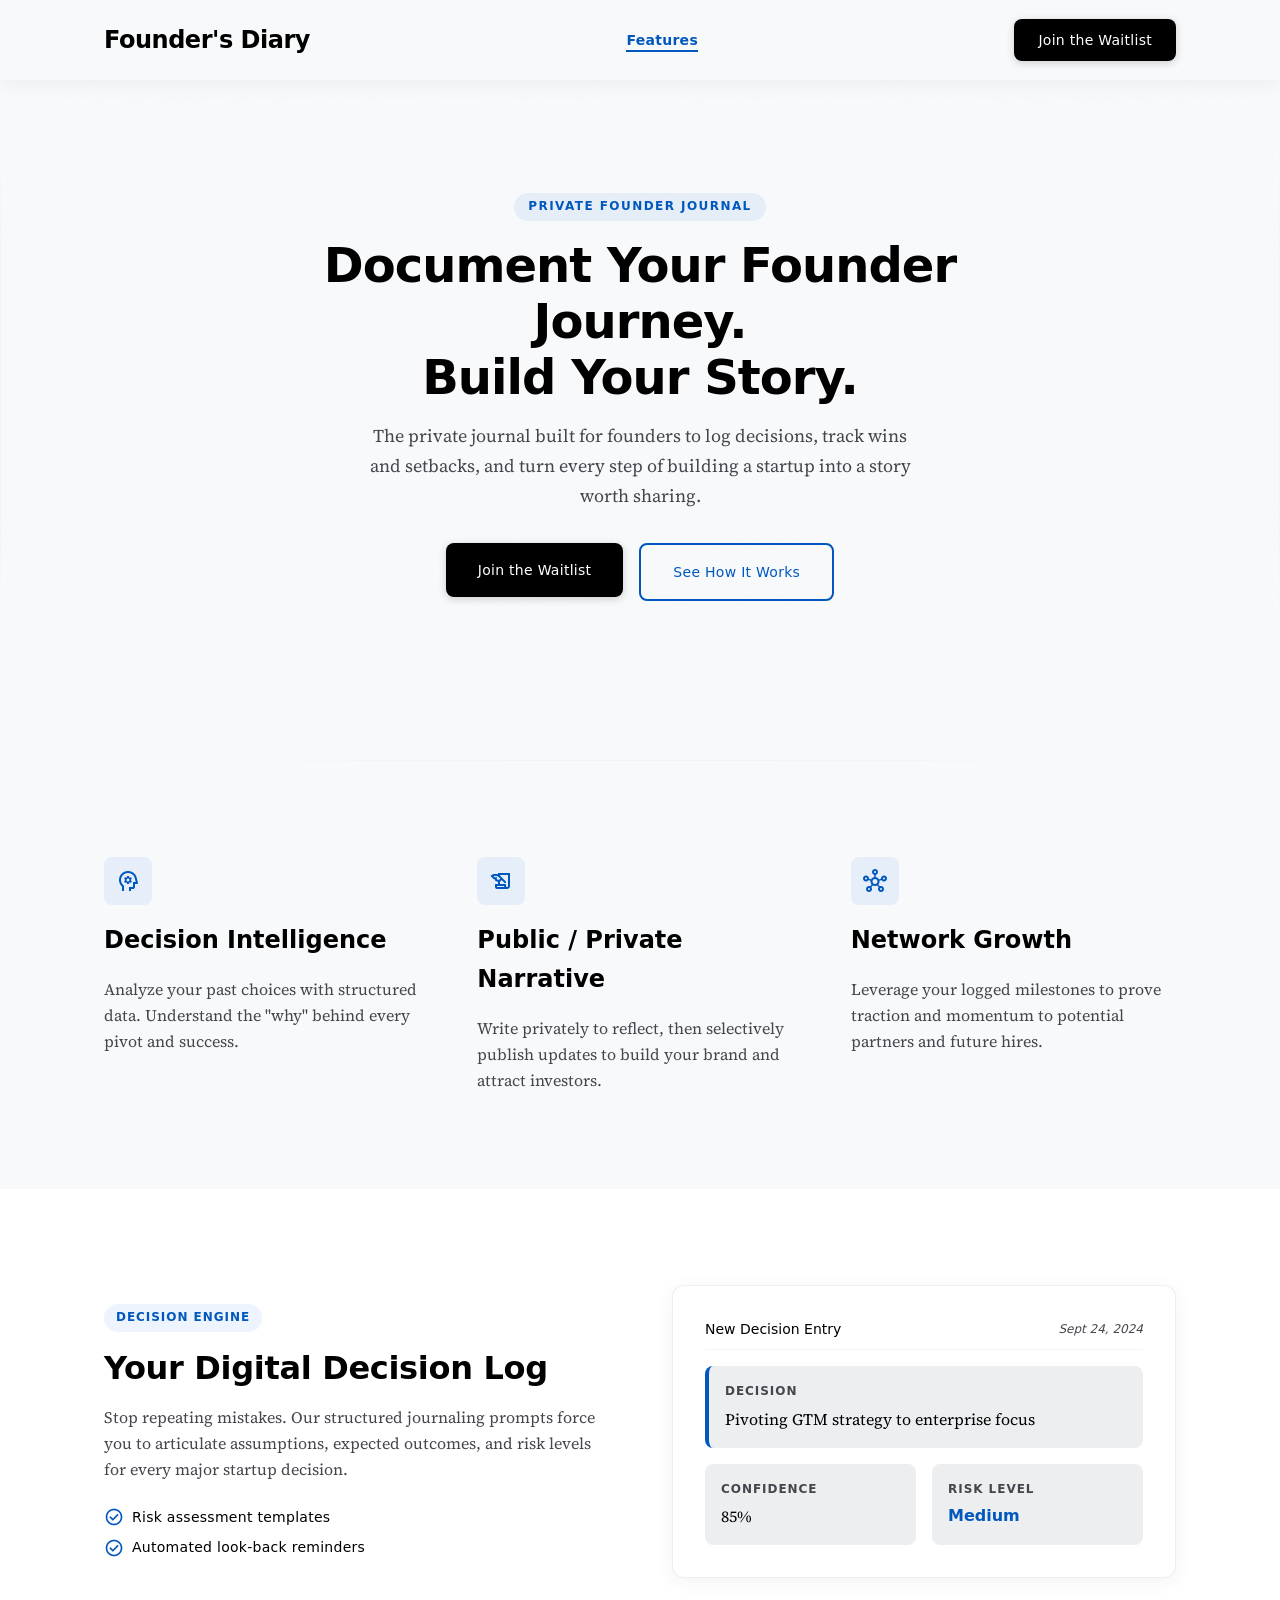
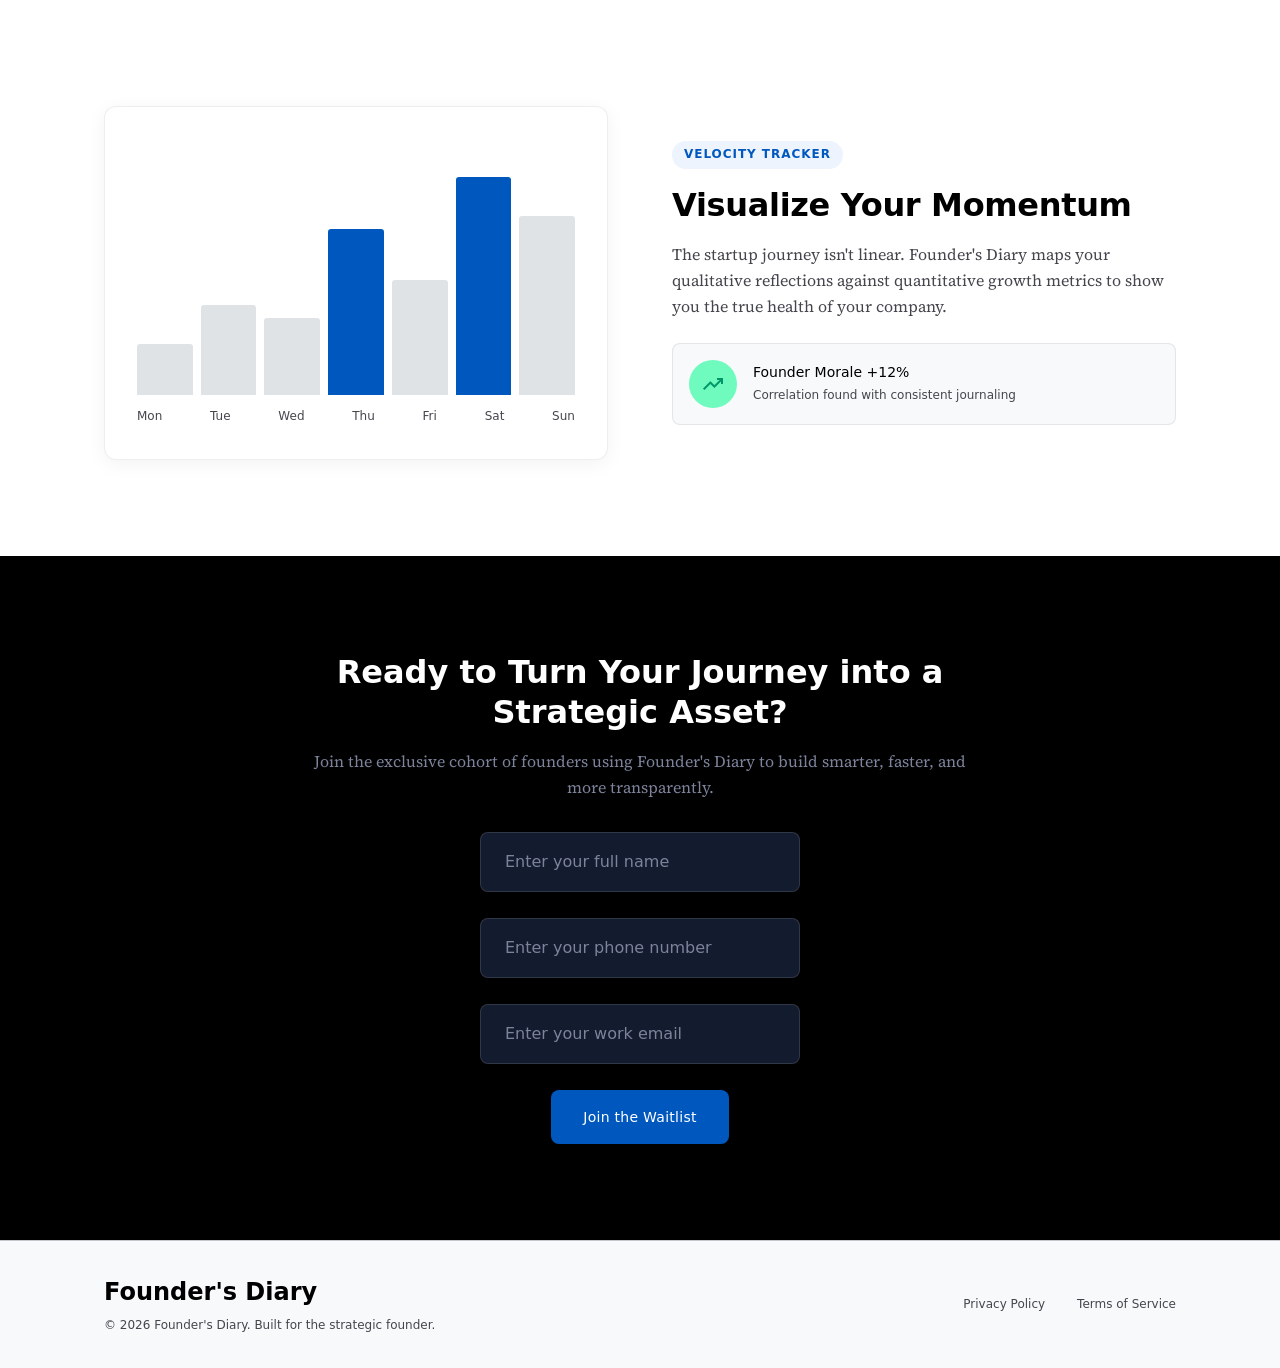
==== commit 7d2de855: "Refactor index.html for improved structure and content" ====
--- a/index.html
+++ b/index.html
@@ -6,6 +6,7 @@
     <meta name="viewport" content="width=device-width, initial-scale=1.0" />
     <meta name="description"
         content="Document your founder journey, track wins and setbacks, and build your startup story one entry at a time" />
+    <meta name="google-site-verification" content="Y6KyZIbeLQhMi_okDnn8pAbgKztofokjAR-FlE-ZATA" />
     <meta name="keywords"
         content="founder journal, startup journal, founder diary, startup tracking, founder log, build in public, startup progress tracker, founder productivity, startup documentation, private founder journal" />
     <title>Founder's Diary | Build &amp; Log Your Startup Journey</title>
@@ -236,12 +237,23 @@
                 transparently.
             </p>
             <div class="cta-section__form" role="form" aria-label="Waitlist signup">
-                <form action="" method="post">
-                    <input class="cta-section__input" type="email" placeholder="Enter your work email" aria-label="Work email address"
-                        autocomplete="email" required/>
-                        <br><br>
-                    <button class="btn btn--secondary btn--lg" type="submit">Join the Waitlist</button>
+                <form action="https://formspree.io/f/mredzjre" method="post">
+                  <!-- Full Name Field -->
+                  <input class="cta-section__input" type="text" name="name" placeholder="Enter your full name" aria-label="Full name" autocomplete="name" required/>
+                  <br><br>
+
+                  <!-- Phone Number Field -->
+                  <input class="cta-section__input" type="tel" name="phone" placeholder="Enter your phone number" aria-label="Phone number" autocomplete="tel" required/>
+                  <br><br>
+
+                 <!-- Email Field -->
+                 <input class="cta-section__input" type="email" name="email" placeholder="Enter your work email" aria-label="Work email address" autocomplete="email" required/>
+                  <br><br>
+    
+                  <button class="btn btn--secondary btn--lg" type="submit">Join the Waitlist</button>
                 </form>
+
+
             </div>
         </div>
     </section>
